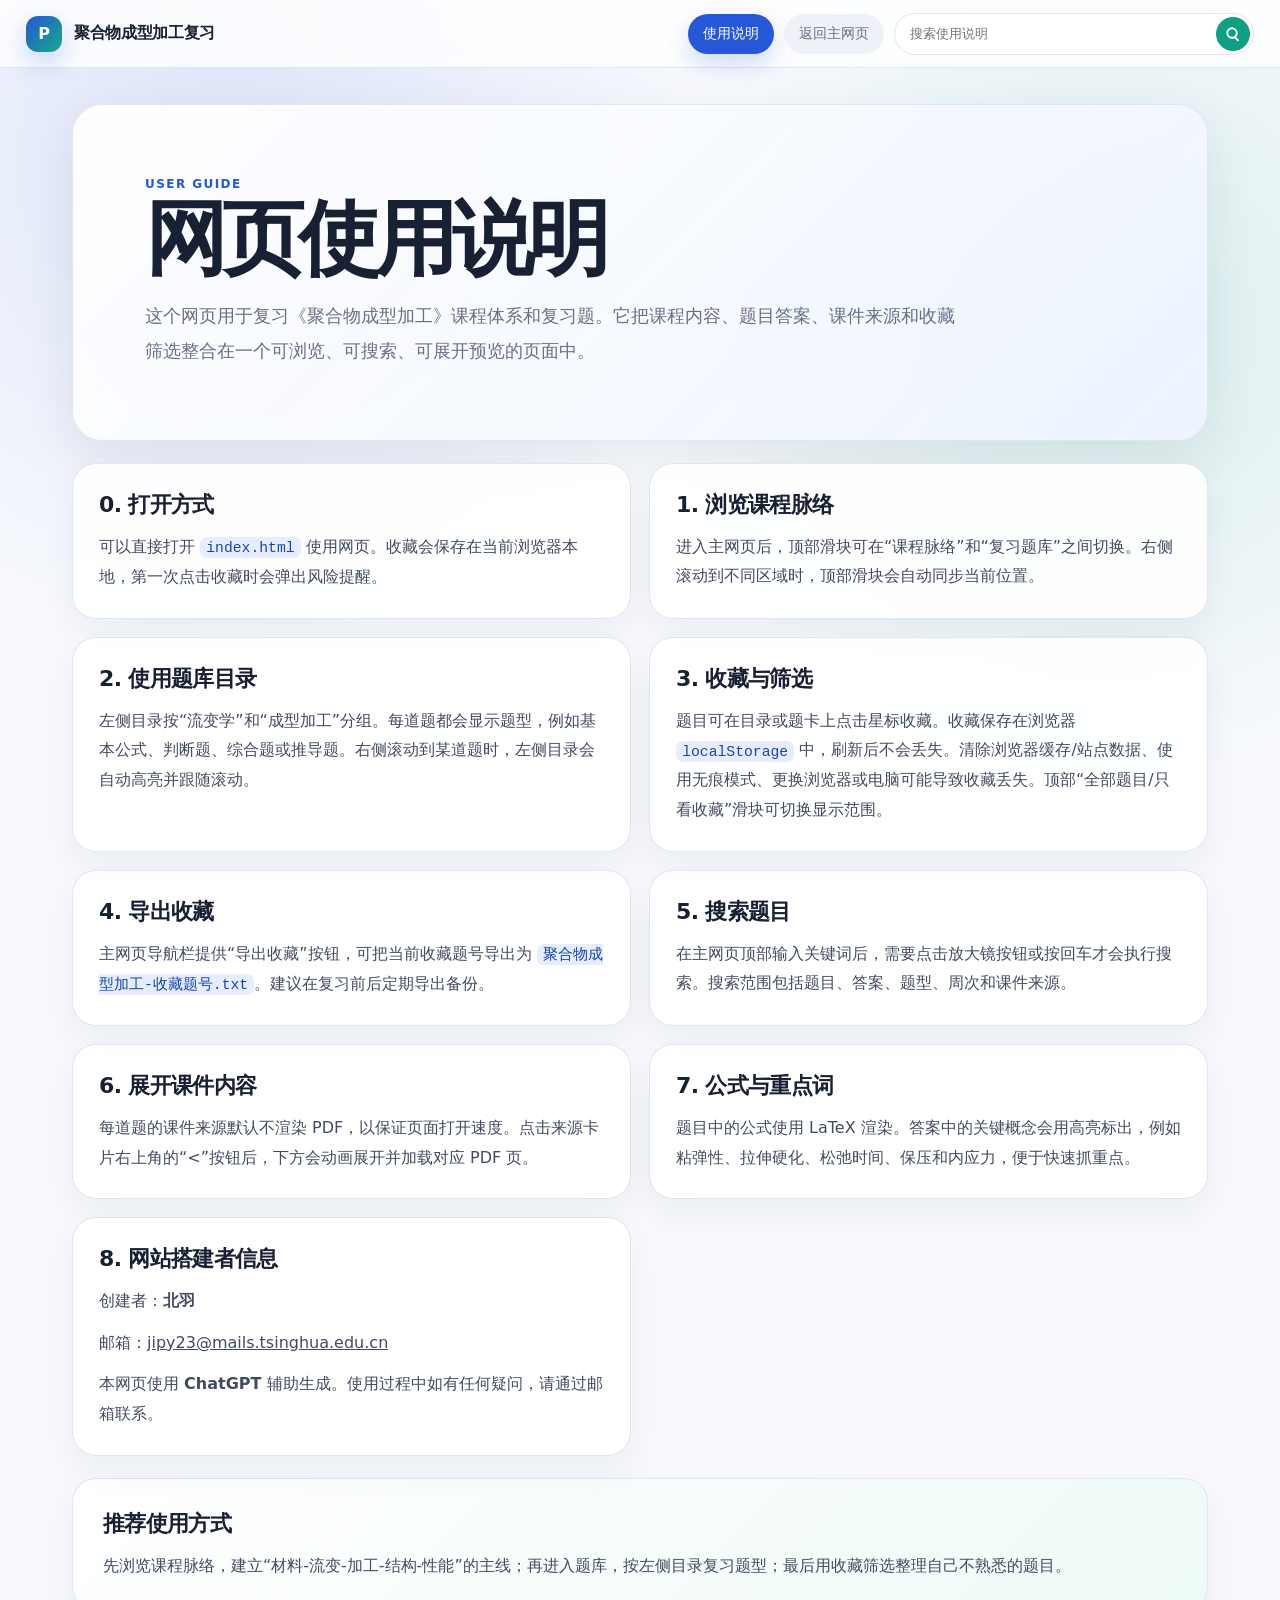
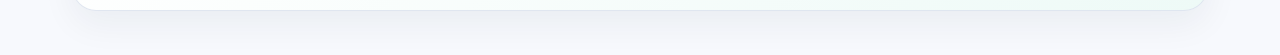
==== help.html @ 2e3ed5d8 "Add files via upload" ====
<!doctype html>
<html lang="zh-CN">
<head>
  <meta charset="utf-8">
  <meta name="viewport" content="width=device-width, initial-scale=1">
  <title>使用说明 | 聚合物成型加工复习网页</title>
  <link rel="icon" href="data:image/svg+xml,%3Csvg xmlns='http://www.w3.org/2000/svg' viewBox='0 0 64 64'%3E%3Cdefs%3E%3ClinearGradient id='g' x1='0' y1='0' x2='1' y2='1'%3E%3Cstop stop-color='%232557d6'/%3E%3Cstop offset='1' stop-color='%230f9f83'/%3E%3C/linearGradient%3E%3C/defs%3E%3Crect width='64' height='64' rx='18' fill='url(%23g)'/%3E%3Cpath d='M18 41c9-20 19 20 28 0' fill='none' stroke='white' stroke-width='5' stroke-linecap='round'/%3E%3Ccircle cx='19' cy='24' r='5' fill='white'/%3E%3Ccircle cx='45' cy='24' r='5' fill='white'/%3E%3C/svg%3E">
  <link rel="stylesheet" href="css/styles.css">
</head>
<body class="help-body">
  <header class="topbar help-topbar">
    <a class="brand" href="index.html#top" aria-label="返回主网页">
      <span class="brand-mark">P</span>
      <span>聚合物成型加工复习</span>
    </a>
    <div class="toolbar help-toolbar">
      <a class="plain-nav active" href="help.html">使用说明</a>
      <a class="plain-nav" href="index.html#top">返回主网页</a>
      <div class="search-wrap help-search-wrap">
        <input id="helpSearchInput" class="search" type="search" placeholder="搜索使用说明" aria-label="搜索使用说明">
        <button id="helpSearchButton" class="search-button" type="button" aria-label="搜索使用说明">
          <svg viewBox="0 0 24 24" aria-hidden="true"><path d="M10.7 18.2a7.5 7.5 0 1 1 5.3-2.2l4.1 4.1-1.8 1.8-4.1-4.1a7.4 7.4 0 0 1-3.5.9Zm0-2.5a5 5 0 1 0 0-10 5 5 0 0 0 0 10Z"/></svg>
        </button>
      </div>
    </div>
  </header>

  <main class="help-shell">
    <section class="help-hero help-section" data-help-section>
      <p class="eyebrow">User Guide</p>
      <h1>网页使用说明</h1>
      <p>这个网页用于复习《聚合物成型加工》课程体系和复习题。它把课程内容、题目答案、课件来源和收藏筛选整合在一个可浏览、可搜索、可展开预览的页面中。</p>
    </section>

    <section class="help-grid">
      <article class="help-card help-section" data-help-section>
        <h2>0. 打开方式</h2>
        <p>可以直接打开 <code>index.html</code> 使用网页。收藏会保存在当前浏览器本地，第一次点击收藏时会弹出风险提醒。</p>
      </article>

      <article class="help-card help-section" data-help-section>
        <h2>1. 浏览课程脉络</h2>
        <p>进入主网页后，顶部滑块可在“课程脉络”和“复习题库”之间切换。右侧滚动到不同区域时，顶部滑块会自动同步当前位置。</p>
      </article>

      <article class="help-card help-section" data-help-section>
        <h2>2. 使用题库目录</h2>
        <p>左侧目录按“流变学”和“成型加工”分组。每道题都会显示题型，例如基本公式、判断题、综合题或推导题。右侧滚动到某道题时，左侧目录会自动高亮并跟随滚动。</p>
      </article>

      <article class="help-card help-section" data-help-section>
        <h2>3. 收藏与筛选</h2>
        <p>题目可在目录或题卡上点击星标收藏。收藏保存在浏览器 <code>localStorage</code> 中，刷新后不会丢失。清除浏览器缓存/站点数据、使用无痕模式、更换浏览器或电脑可能导致收藏丢失。顶部“全部题目/只看收藏”滑块可切换显示范围。</p>
      </article>

      <article class="help-card help-section" data-help-section>
        <h2>4. 导出收藏</h2>
        <p>主网页导航栏提供“导出收藏”按钮，可把当前收藏题号导出为 <code>聚合物成型加工-收藏题号.txt</code>。建议在复习前后定期导出备份。</p>
      </article>

      <article class="help-card help-section" data-help-section>
        <h2>5. 搜索题目</h2>
        <p>在主网页顶部输入关键词后，需要点击放大镜按钮或按回车才会执行搜索。搜索范围包括题目、答案、题型、周次和课件来源。</p>
      </article>

      <article class="help-card help-section" data-help-section>
        <h2>6. 展开课件内容</h2>
        <p>每道题的课件来源默认不渲染 PDF，以保证页面打开速度。点击来源卡片右上角的“&lt;”按钮后，下方会动画展开并加载对应 PDF 页。</p>
      </article>

      <article class="help-card help-section" data-help-section>
        <h2>7. 公式与重点词</h2>
        <p>题目中的公式使用 LaTeX 渲染。答案中的关键概念会用高亮标出，例如粘弹性、拉伸硬化、松弛时间、保压和内应力，便于快速抓重点。</p>
      </article>

      <article class="help-card help-section" data-help-section>
        <h2>8. 网站搭建者信息</h2>
        <p>创建者：<strong>北羽</strong></p>
        <p>邮箱：<a href="mailto:jipy23@mails.tsinghua.edu.cn">jipy23@mails.tsinghua.edu.cn</a></p>
        <p>本网页使用 <strong>ChatGPT</strong> 辅助生成。使用过程中如有任何疑问，请通过邮箱联系。</p>
      </article>
    </section>

    <section class="help-section help-note" data-help-section>
      <h2>推荐使用方式</h2>
      <p>先浏览课程脉络，建立“材料-流变-加工-结构-性能”的主线；再进入题库，按左侧目录复习题型；最后用收藏筛选整理自己不熟悉的题目。</p>
    </section>

    <div id="helpEmptyState" class="empty-state" hidden>没有匹配的使用说明内容。</div>
  </main>

  <script src="js/help.js"></script>
</body>
</html>
---- css/styles.css ----
:root {
  --bg: #f5f7fb;
  --panel: #ffffff;
  --ink: #182033;
  --muted: #687085;
  --line: #dfe5f0;
  --brand: #2557d6;
  --brand-soft: #e7edff;
  --accent: #0f9f83;
  --warn: #f2a700;
  --shadow: 0 18px 50px rgba(24, 32, 51, 0.08);
  --radius: 22px;
}

* { box-sizing: border-box; }

html { scroll-behavior: smooth; }

body {
  margin: 0;
  background:
    radial-gradient(circle at top left, rgba(37, 87, 214, 0.12), transparent 34rem),
    linear-gradient(180deg, #f8fbff 0%, var(--bg) 100%);
  color: var(--ink);
  font-family: Inter, ui-sans-serif, system-ui, -apple-system, BlinkMacSystemFont, "Segoe UI", "Microsoft YaHei", sans-serif;
}

a { color: inherit; }

.topbar {
  position: fixed;
  top: 0;
  left: 0;
  right: 0;
  z-index: 30;
  height: 68px;
  display: flex;
  align-items: center;
  justify-content: space-between;
  gap: 20px;
  padding: 0 26px;
  background: rgba(255, 255, 255, 0.82);
  border-bottom: 1px solid rgba(223, 229, 240, 0.9);
  backdrop-filter: blur(18px);
}

.brand {
  display: inline-flex;
  align-items: center;
  gap: 12px;
  min-width: 220px;
  text-decoration: none;
  font-weight: 750;
  letter-spacing: -0.02em;
}

.brand-mark {
  width: 36px;
  height: 36px;
  display: inline-grid;
  place-items: center;
  border-radius: 12px;
  color: #fff;
  background: linear-gradient(135deg, var(--brand), #19a88a);
  box-shadow: 0 10px 26px rgba(37, 87, 214, 0.25);
}

.toolbar {
  display: flex;
  align-items: center;
  justify-content: flex-end;
  gap: 10px;
  width: 100%;
}

.fav-button,
.source-link {
  border: 0;
  cursor: pointer;
  font: inherit;
  transition: transform 0.18s ease, background 0.18s ease, color 0.18s ease, box-shadow 0.18s ease;
}

.segmented {
  position: relative;
  display: grid;
  grid-template-columns: 1fr 1fr;
  align-items: center;
  min-width: max-content;
  height: 42px;
  padding: 4px;
  border: 1px solid rgba(223, 229, 240, 0.95);
  border-radius: 999px;
  background: #eef2f8;
}

.seg-thumb {
  position: absolute;
  top: 4px;
  bottom: 4px;
  left: 4px;
  width: calc(50% - 4px);
  border-radius: 999px;
  background: var(--brand);
  box-shadow: 0 10px 24px rgba(37, 87, 214, 0.22);
  transition: transform 0.22s ease;
}

.segmented[data-active="questions"] .seg-thumb,
.segmented[data-active="favorites"] .seg-thumb {
  transform: translateX(100%);
}

.seg-option {
  position: relative;
  z-index: 1;
  display: inline-flex;
  align-items: center;
  justify-content: center;
  height: 34px;
  padding: 0 14px;
  border: 0;
  border-radius: 999px;
  color: var(--muted);
  background: transparent;
  cursor: pointer;
  font: inherit;
  font-size: 14px;
  text-decoration: none;
  white-space: nowrap;
  transition: color 0.18s ease;
}

.seg-option.active { color: #fff; }

.search-wrap {
  display: flex;
  align-items: center;
  width: min(38vw, 380px);
  height: 42px;
  padding: 3px;
  border: 1px solid var(--line);
  border-radius: 999px;
  background: #fff;
}

.search {
  width: 100%;
  min-width: 0;
  min-height: 34px;
  padding: 0 10px 0 12px;
  border: 0;
  outline: none;
  color: var(--ink);
  background: transparent;
}

.search-button {
  width: 34px;
  height: 34px;
  display: inline-grid;
  place-items: center;
  flex: 0 0 auto;
  border: 0;
  border-radius: 50%;
  color: #fff;
  background: var(--accent);
  cursor: pointer;
}

.search-button svg {
  width: 18px;
  height: 18px;
  fill: currentColor;
}

.search-wrap:focus-within {
  border-color: rgba(37, 87, 214, 0.5);
  box-shadow: 0 0 0 4px rgba(37, 87, 214, 0.1);
}

.plain-nav {
  min-height: 40px;
  display: inline-flex;
  align-items: center;
  justify-content: center;
  padding: 0 15px;
  border-radius: 999px;
  border: 0;
  color: var(--muted);
  background: #eef2f8;
  cursor: pointer;
  font: inherit;
  font-size: 14px;
  text-decoration: none;
  white-space: nowrap;
  transition: background 0.18s ease, color 0.18s ease, box-shadow 0.18s ease;
}

.plain-nav:hover,
.plain-nav.active {
  color: #fff;
  background: var(--brand);
  box-shadow: 0 10px 24px rgba(37, 87, 214, 0.22);
}

.shell {
  display: grid;
  grid-template-columns: minmax(260px, 25vw) 1fr;
  gap: 22px;
  height: 100vh;
  padding: 90px 22px 22px;
  overflow: hidden;
}

.toc-panel,
.content-panel {
  min-height: 0;
  overflow-y: auto;
  border: 1px solid rgba(223, 229, 240, 0.85);
  border-radius: var(--radius);
  background: rgba(255, 255, 255, 0.78);
  box-shadow: var(--shadow);
}

.toc-panel {
  padding: 20px;
}

.content-panel {
  padding: 24px;
}

.eyebrow {
  margin: 0 0 8px;
  color: var(--brand);
  font-size: 12px;
  font-weight: 800;
  letter-spacing: 0.12em;
  text-transform: uppercase;
}

.toc-head h1,
.hero h2 {
  margin: 0;
  line-height: 1.08;
  letter-spacing: -0.04em;
}

.toc-head h1 { font-size: 28px; }

.hero {
  padding: 28px;
  border-radius: var(--radius);
  background: linear-gradient(135deg, #ffffff 0%, #eef4ff 100%);
  border: 1px solid rgba(223, 229, 240, 0.9);
}

.hero h2 { font-size: clamp(30px, 4vw, 54px); }

.hero p:last-child {
  max-width: 850px;
  margin: 14px 0 0;
  color: var(--muted);
  line-height: 1.8;
}

.course-map,
.question-bank-head {
  margin-top: 22px;
  scroll-margin-top: 90px;
}

.course-map {
  display: grid;
  gap: 18px;
}

.map-head,
.question-bank-head,
.chain-card,
.pillar-card,
.timeline-block,
.framework-card,
.review-handles {
  border: 1px solid rgba(223, 229, 240, 0.95);
  border-radius: var(--radius);
  background: rgba(255, 255, 255, 0.92);
  box-shadow: 0 14px 34px rgba(24, 32, 51, 0.05);
}

.map-head,
.question-bank-head,
.chain-card,
.timeline-block,
.review-handles {
  padding: 24px;
}

.map-head h2,
.question-bank-head h2 {
  margin: 0;
  font-size: clamp(26px, 3vw, 40px);
  letter-spacing: -0.04em;
}

.map-head p:last-child {
  max-width: 900px;
  margin: 12px 0 0;
  color: var(--muted);
  line-height: 1.8;
}

.chain-card {
  background:
    linear-gradient(135deg, rgba(37, 87, 214, 0.08), rgba(15, 159, 131, 0.09)),
    #fff;
}

.chain-card h3,
.block-title h3,
.review-handles h3 {
  margin: 0;
  font-size: 22px;
  letter-spacing: -0.03em;
}

.chain-flow {
  display: grid;
  grid-template-columns: repeat(5, minmax(0, 1fr));
  gap: 10px;
  margin-top: 18px;
}

.chain-step {
  position: relative;
  min-height: 90px;
  display: flex;
  flex-direction: column;
  justify-content: center;
  gap: 10px;
  padding: 14px;
  border-radius: 18px;
  color: #162033;
  background: #fff;
  border: 1px solid rgba(37, 87, 214, 0.12);
  font-weight: 750;
}

.chain-step strong {
  width: 28px;
  height: 28px;
  display: inline-grid;
  place-items: center;
  border-radius: 50%;
  color: #fff;
  background: var(--brand);
  font-size: 13px;
}

.pillar-grid,
.framework-grid {
  display: grid;
  grid-template-columns: repeat(3, minmax(0, 1fr));
  gap: 16px;
}

.pillar-card,
.framework-card {
  padding: 20px;
}

.pillar-card h3,
.framework-card h4,
.week-card h4 {
  margin: 0;
  letter-spacing: -0.02em;
}

.pillar-card ul,
.review-handles ol {
  margin: 14px 0 0;
  padding-left: 1.2em;
}

.pillar-card li,
.review-handles li,
.framework-card p,
.week-card p {
  color: #3f485d;
  line-height: 1.75;
}

.block-title {
  margin-bottom: 14px;
}

.week-timeline {
  display: grid;
  gap: 12px;
}

.week-card {
  display: grid;
  grid-template-columns: 86px 1fr;
  gap: 14px;
  padding: 16px;
  border: 1px solid var(--line);
  border-radius: 18px;
  background: #f8fafc;
}

.week-index {
  display: grid;
  place-items: center;
  min-height: 72px;
  border-radius: 16px;
  color: #fff;
  background: linear-gradient(135deg, var(--brand), var(--accent));
  font-weight: 800;
}

.week-card p {
  margin: 8px 0 0;
}

.week-card small {
  display: block;
  margin-top: 10px;
  color: var(--muted);
}

.keyword-row {
  display: flex;
  flex-wrap: wrap;
  gap: 8px;
  margin-top: 10px;
}

.keyword-row span {
  padding: 5px 9px;
  border-radius: 999px;
  color: var(--brand);
  background: var(--brand-soft);
  font-size: 12px;
  font-weight: 750;
}

.framework-grid {
  grid-template-columns: repeat(2, minmax(0, 1fr));
}

.full-row {
  grid-column: 1 / -1;
  margin: 0;
}

.framework-card p {
  margin: 10px 0 0;
}

.review-handles {
  border-color: rgba(15, 159, 131, 0.22);
  background: linear-gradient(135deg, #ffffff 0%, #eefaf7 100%);
}

.question-bank-head {
  padding: 20px 24px;
}

.count {
  margin: 12px 0 0;
  color: var(--muted);
  font-size: 14px;
}

.toc-list {
  display: grid;
  gap: 10px;
  margin-top: 18px;
}

.toc-group {
  margin-top: 14px;
}

.toc-group-title {
  position: sticky;
  top: -20px;
  z-index: 2;
  margin: 0 0 8px;
  padding: 10px 2px 8px;
  color: var(--brand);
  background: rgba(255, 255, 255, 0.92);
  font-size: 13px;
  font-weight: 850;
  letter-spacing: 0.08em;
}

.toc-item {
  display: grid;
  grid-template-columns: 1fr auto;
  gap: 10px;
  align-items: center;
  padding: 12px;
  border: 1px solid transparent;
  border-radius: 16px;
  background: #f6f8fc;
}

.toc-item:hover {
  border-color: rgba(37, 87, 214, 0.22);
  background: #fff;
}

.toc-item.active {
  border-color: rgba(37, 87, 214, 0.38);
  background: #fff;
  box-shadow: 0 10px 24px rgba(37, 87, 214, 0.1);
}

.toc-link {
  min-width: 0;
  text-decoration: none;
}

.toc-title {
  overflow: hidden;
  color: var(--ink);
  font-size: 14px;
  font-weight: 700;
  text-overflow: ellipsis;
  white-space: nowrap;
}

.toc-meta {
  display: block;
  margin-top: 4px;
  color: var(--muted);
  font-size: 12px;
}

.toc-type {
  display: inline-flex;
  margin-top: 7px;
  padding: 3px 8px;
  border-radius: 999px;
  color: #0a7461;
  background: #dff7f1;
  font-size: 11px;
  font-weight: 800;
}

.toc-star {
  width: 34px;
  height: 34px;
  border: 0;
  border-radius: 12px;
  background: #fff;
  color: #aeb7c8;
  cursor: pointer;
  font-size: 18px;
}

.toc-star.is-fav { color: var(--warn); }

.cards {
  display: grid;
  gap: 22px;
  margin-top: 22px;
}

.card {
  scroll-margin-top: 90px;
  padding: 22px;
  border: 1px solid rgba(223, 229, 240, 0.95);
  border-radius: var(--radius);
  background: rgba(255, 255, 255, 0.92);
  box-shadow: 0 14px 34px rgba(24, 32, 51, 0.06);
}

.card-head {
  display: grid;
  grid-template-columns: 1fr auto;
  gap: 16px;
  align-items: start;
  margin-bottom: 16px;
}

.card h3 {
  margin: 0;
  font-size: 24px;
  letter-spacing: -0.03em;
}

.badges {
  display: flex;
  flex-wrap: wrap;
  gap: 8px;
  margin-top: 10px;
}

.badge {
  display: inline-flex;
  align-items: center;
  min-height: 26px;
  padding: 0 10px;
  border-radius: 999px;
  color: var(--brand);
  background: var(--brand-soft);
  font-size: 12px;
  font-weight: 750;
}

.badge.type {
  color: #0a7461;
  background: #dff7f1;
}

.badge.part {
  color: #815f00;
  background: #fff4c7;
}

.key-term {
  padding: 0 0.18em;
  border-radius: 0.35em;
  color: #0d5ed7;
  background: rgba(37, 87, 214, 0.1);
  font-weight: 850;
}

.section-block strong {
  color: #0b6b5a;
}

.fav-button {
  min-width: 88px;
  min-height: 40px;
  border-radius: 999px;
  color: #815f00;
  background: #fff7d6;
}

.fav-button.is-fav {
  color: #fff;
  background: var(--warn);
}

.section-block {
  margin-top: 16px;
  padding-top: 16px;
  border-top: 1px solid var(--line);
}

.section-block h4 {
  margin: 0 0 10px;
  color: var(--muted);
  font-size: 13px;
  letter-spacing: 0.08em;
}

.section-block p,
.section-block li {
  color: #30384d;
  line-height: 1.85;
}

.section-block p { margin: 0; }

.section-block ul {
  margin: 0;
  padding-left: 1.2em;
}

.source-grid {
  display: grid;
  grid-template-columns: repeat(auto-fit, minmax(250px, 1fr));
  gap: 14px;
}

.source-card {
  overflow: hidden;
  border: 1px solid var(--line);
  border-radius: 16px;
  background: #f8fafc;
}

.source-info {
  padding: 14px;
}

.source-info strong { display: block; }

.source-info span {
  display: block;
  margin-top: 4px;
  color: var(--muted);
  font-size: 13px;
  line-height: 1.5;
}

.source-title-row {
  display: grid;
  grid-template-columns: 1fr auto;
  gap: 12px;
  align-items: start;
}

.source-toggle {
  width: 36px;
  height: 36px;
  display: inline-grid;
  place-items: center;
  border: 0;
  border-radius: 50%;
  color: #fff;
  background: var(--brand);
  cursor: pointer;
  font-size: 22px;
  font-weight: 850;
  line-height: 1;
  transform: rotate(0deg);
  transition: transform 0.24s ease, background 0.18s ease;
}

.source-toggle.open {
  background: var(--accent);
  transform: rotate(-90deg);
}

.source-link {
  display: inline-flex;
  align-items: center;
  justify-content: center;
  min-height: 34px;
  margin-top: 10px;
  padding: 0 12px;
  border-radius: 999px;
  color: #fff;
  background: var(--accent);
  text-decoration: none;
  font-size: 13px;
  font-weight: 750;
}

.ppt-note {
  margin-top: 10px;
  padding: 12px;
  border-radius: 12px;
  color: #42506a;
  background: #eef3fb;
  font-size: 13px;
  line-height: 1.6;
}

.source-preview-shell {
  max-height: 0;
  overflow: hidden;
  border-top: 1px solid transparent;
  opacity: 0;
  transition: max-height 0.34s ease, opacity 0.22s ease, border-color 0.22s ease;
}

.source-preview-shell.open {
  max-height: 340px;
  border-top-color: var(--line);
  opacity: 1;
}

.source-placeholder {
  padding: 18px;
  color: var(--muted);
  background: #eef2f8;
  text-align: center;
}

.pdf-preview {
  width: 100%;
  height: 300px;
  border: 0;
  background: #eef2f8;
}

.empty-state {
  margin-top: 22px;
  padding: 40px;
  border: 1px dashed var(--line);
  border-radius: var(--radius);
  color: var(--muted);
  text-align: center;
  background: rgba(255, 255, 255, 0.7);
}

.help-body {
  min-height: 100vh;
  background:
    radial-gradient(circle at 18% 10%, rgba(37, 87, 214, 0.13), transparent 30rem),
    radial-gradient(circle at 86% 20%, rgba(15, 159, 131, 0.13), transparent 28rem),
    #f7f9fd;
}

.help-topbar {
  justify-content: space-between;
}

.help-toolbar {
  width: auto;
}

.help-search-wrap {
  width: min(34vw, 360px);
}

.help-shell {
  max-width: 1180px;
  margin: 0 auto;
  padding: 104px 22px 46px;
}

.help-hero {
  padding: clamp(34px, 6vw, 72px);
  border: 1px solid rgba(223, 229, 240, 0.9);
  border-radius: 30px;
  background:
    linear-gradient(135deg, rgba(255, 255, 255, 0.95), rgba(238, 244, 255, 0.92));
  box-shadow: var(--shadow);
}

.help-hero h1 {
  max-width: 760px;
  margin: 0;
  font-size: clamp(42px, 7vw, 82px);
  line-height: 0.98;
  letter-spacing: -0.065em;
}

.help-hero p:last-child {
  max-width: 820px;
  margin: 20px 0 0;
  color: var(--muted);
  font-size: 18px;
  line-height: 1.9;
}

.help-grid {
  display: grid;
  grid-template-columns: repeat(2, minmax(0, 1fr));
  gap: 18px;
  margin-top: 22px;
}

.help-card,
.help-note {
  border: 1px solid rgba(223, 229, 240, 0.95);
  border-radius: 24px;
  background: rgba(255, 255, 255, 0.9);
  box-shadow: 0 14px 34px rgba(24, 32, 51, 0.055);
}

.help-card {
  padding: 26px;
}

.help-card h2,
.help-note h2 {
  margin: 0;
  font-size: 22px;
  letter-spacing: -0.03em;
}

.help-card p,
.help-note p {
  margin: 12px 0 0;
  color: #414b61;
  line-height: 1.85;
}

.help-card code,
.help-note code {
  padding: 0.18em 0.42em;
  border-radius: 0.45em;
  color: #1646ad;
  background: #e7edff;
  font-family: ui-monospace, SFMono-Regular, Menlo, Consolas, monospace;
  font-size: 0.92em;
}

.help-note {
  margin-top: 22px;
  padding: 30px;
  background: linear-gradient(135deg, #ffffff 0%, #eefaf7 100%);
}

.help-mark {
  padding: 0 0.18em;
  border-radius: 0.25em;
  color: #0b5a4b;
  background: #bff2e6;
}

.modal-backdrop {
  position: fixed;
  inset: 0;
  z-index: 100;
  display: grid;
  place-items: center;
  padding: 22px;
  background: rgba(20, 28, 44, 0.28);
  backdrop-filter: blur(16px) saturate(1.2);
}

.modal-backdrop[hidden] {
  display: none;
}

.notice-modal {
  width: min(560px, 100%);
  padding: 30px;
  border: 1px solid rgba(255, 255, 255, 0.72);
  border-radius: 28px;
  background: rgba(255, 255, 255, 0.92);
  box-shadow: 0 30px 90px rgba(24, 32, 51, 0.28);
  animation: modalIn 0.24s ease both;
}

.notice-modal h2 {
  margin: 0;
  font-size: 30px;
  letter-spacing: -0.04em;
}

.notice-modal p {
  margin: 14px 0 0;
  color: #414b61;
  line-height: 1.75;
}

.warning-text {
  margin-top: 16px;
  padding: 16px;
  border: 1px solid rgba(210, 35, 35, 0.24);
  border-radius: 16px;
  color: #c51616;
  background: rgba(255, 235, 235, 0.86);
  font-weight: 800;
  line-height: 1.8;
}

.modal-actions {
  display: flex;
  justify-content: flex-end;
  margin-top: 22px;
}

.modal-primary {
  min-height: 42px;
  padding: 0 18px;
  border: 0;
  border-radius: 999px;
  color: #fff;
  background: var(--brand);
  cursor: pointer;
  font: inherit;
  font-weight: 800;
  box-shadow: 0 12px 28px rgba(37, 87, 214, 0.22);
}

@keyframes modalIn {
  from {
    opacity: 0;
    transform: translateY(10px) scale(0.98);
  }
  to {
    opacity: 1;
    transform: translateY(0) scale(1);
  }
}

@media (max-width: 900px) {
  .topbar {
    height: auto;
    align-items: stretch;
    flex-direction: column;
    padding: 12px;
  }

  .brand { min-width: 0; }

  .toolbar {
    justify-content: flex-start;
    overflow-x: auto;
  }

  .search { min-width: 220px; }

  .search-wrap { min-width: 250px; }

  .help-toolbar {
    width: 100%;
  }

  .help-shell {
    padding-top: 154px;
  }

  .help-grid {
    grid-template-columns: 1fr;
  }

  .help-search-wrap {
    width: auto;
  }

  .shell {
    grid-template-columns: 1fr;
    height: auto;
    min-height: 100vh;
    padding: 132px 12px 18px;
    overflow: visible;
  }

  .toc-panel,
  .content-panel {
    overflow: visible;
  }

  .toc-panel { max-height: 42vh; overflow-y: auto; }

  .chain-flow,
  .pillar-grid,
  .framework-grid {
    grid-template-columns: 1fr;
  }

  .week-card {
    grid-template-columns: 1fr;
  }

  .week-index {
    min-height: 46px;
    justify-content: start;
    padding-left: 14px;
  }
}
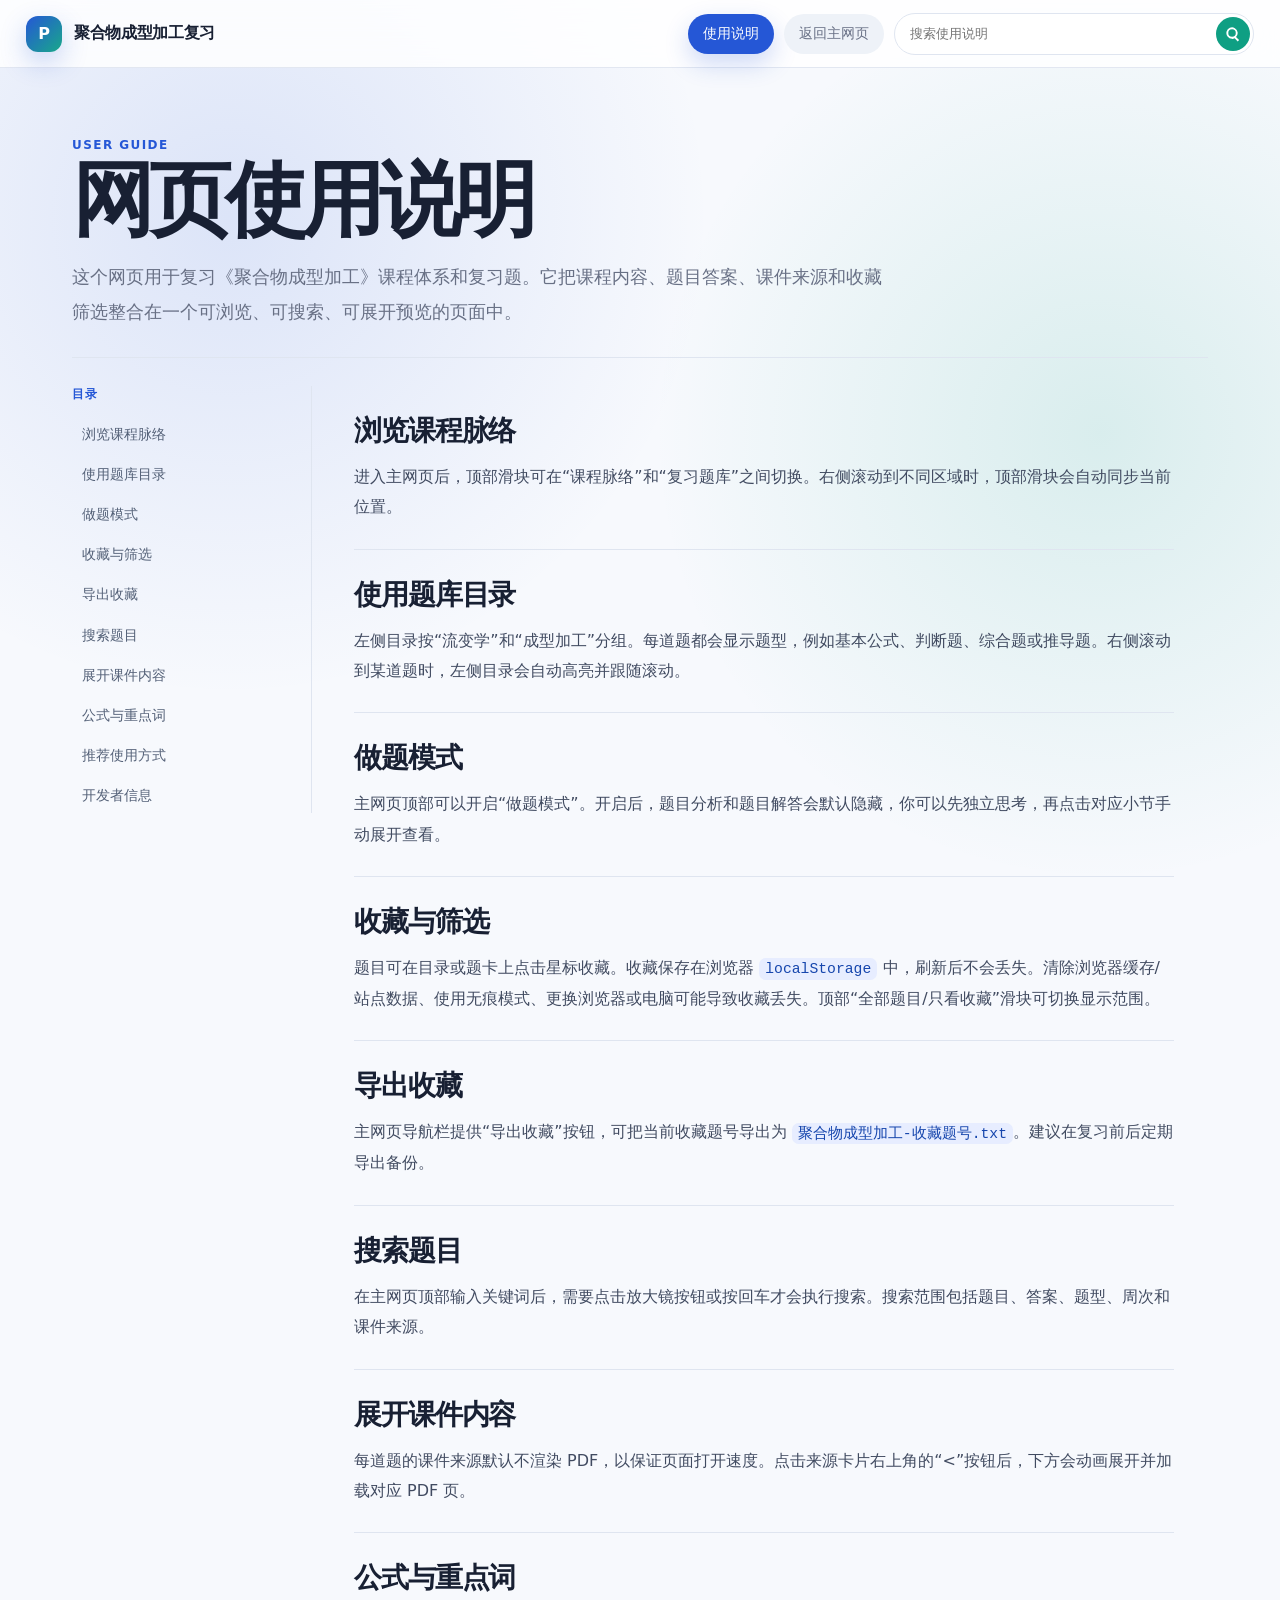
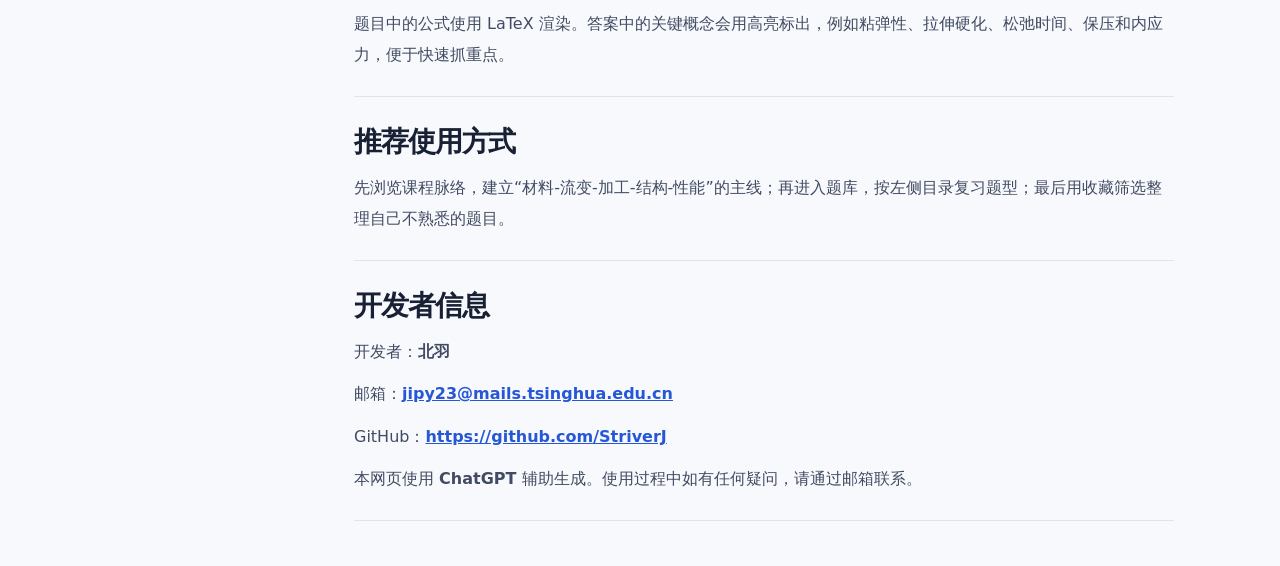
==== commit af54c0fb: "Add files via upload" ====
--- a/help.html
+++ b/help.html
@@ -32,59 +32,76 @@
       <p>这个网页用于复习《聚合物成型加工》课程体系和复习题。它把课程内容、题目答案、课件来源和收藏筛选整合在一个可浏览、可搜索、可展开预览的页面中。</p>
     </section>
 
-    <section class="help-grid">
-      <article class="help-card help-section" data-help-section>
-        <h2>0. 打开方式</h2>
-        <p>可以直接打开 <code>index.html</code> 使用网页。收藏会保存在当前浏览器本地，第一次点击收藏时会弹出风险提醒。</p>
+    <div class="help-doc-layout">
+      <aside class="help-toc" aria-label="使用说明目录">
+        <p class="eyebrow">目录</p>
+        <a href="#guide-map">浏览课程脉络</a>
+        <a href="#guide-toc">使用题库目录</a>
+        <a href="#guide-practice">做题模式</a>
+        <a href="#guide-favorite">收藏与筛选</a>
+        <a href="#guide-export">导出收藏</a>
+        <a href="#guide-search">搜索题目</a>
+        <a href="#guide-source">展开课件内容</a>
+        <a href="#guide-formula">公式与重点词</a>
+        <a href="#guide-recommend">推荐使用方式</a>
+        <a href="#guide-developer">开发者信息</a>
+      </aside>
+
+      <article class="help-doc">
+        <section id="guide-map" class="help-section" data-help-section>
+          <h2>浏览课程脉络</h2>
+          <p>进入主网页后，顶部滑块可在“课程脉络”和“复习题库”之间切换。右侧滚动到不同区域时，顶部滑块会自动同步当前位置。</p>
+        </section>
+
+        <section id="guide-toc" class="help-section" data-help-section>
+          <h2>使用题库目录</h2>
+          <p>左侧目录按“流变学”和“成型加工”分组。每道题都会显示题型，例如基本公式、判断题、综合题或推导题。右侧滚动到某道题时，左侧目录会自动高亮并跟随滚动。</p>
+        </section>
+
+        <section id="guide-practice" class="help-section" data-help-section>
+          <h2>做题模式</h2>
+          <p>主网页顶部可以开启“做题模式”。开启后，题目分析和题目解答会默认隐藏，你可以先独立思考，再点击对应小节手动展开查看。</p>
+        </section>
+
+        <section id="guide-favorite" class="help-section" data-help-section>
+          <h2>收藏与筛选</h2>
+          <p>题目可在目录或题卡上点击星标收藏。收藏保存在浏览器 <code>localStorage</code> 中，刷新后不会丢失。清除浏览器缓存/站点数据、使用无痕模式、更换浏览器或电脑可能导致收藏丢失。顶部“全部题目/只看收藏”滑块可切换显示范围。</p>
+        </section>
+
+        <section id="guide-export" class="help-section" data-help-section>
+          <h2>导出收藏</h2>
+          <p>主网页导航栏提供“导出收藏”按钮，可把当前收藏题号导出为 <code>聚合物成型加工-收藏题号.txt</code>。建议在复习前后定期导出备份。</p>
+        </section>
+
+        <section id="guide-search" class="help-section" data-help-section>
+          <h2>搜索题目</h2>
+          <p>在主网页顶部输入关键词后，需要点击放大镜按钮或按回车才会执行搜索。搜索范围包括题目、答案、题型、周次和课件来源。</p>
+        </section>
+
+        <section id="guide-source" class="help-section" data-help-section>
+          <h2>展开课件内容</h2>
+          <p>每道题的课件来源默认不渲染 PDF，以保证页面打开速度。点击来源卡片右上角的“&lt;”按钮后，下方会动画展开并加载对应 PDF 页。</p>
+        </section>
+
+        <section id="guide-formula" class="help-section" data-help-section>
+          <h2>公式与重点词</h2>
+          <p>题目中的公式使用 LaTeX 渲染。答案中的关键概念会用高亮标出，例如粘弹性、拉伸硬化、松弛时间、保压和内应力，便于快速抓重点。</p>
+        </section>
+
+        <section id="guide-recommend" class="help-section" data-help-section>
+          <h2>推荐使用方式</h2>
+          <p>先浏览课程脉络，建立“材料-流变-加工-结构-性能”的主线；再进入题库，按左侧目录复习题型；最后用收藏筛选整理自己不熟悉的题目。</p>
+        </section>
+
+        <section id="guide-developer" class="help-section" data-help-section>
+          <h2>开发者信息</h2>
+          <p>开发者：<strong>北羽</strong></p>
+          <p>邮箱：<a href="mailto:jipy23@mails.tsinghua.edu.cn">jipy23@mails.tsinghua.edu.cn</a></p>
+          <p>GitHub：<a href="https://github.com/StriverJ" target="_blank" rel="noreferrer">https://github.com/StriverJ</a></p>
+          <p>本网页使用 <strong>ChatGPT</strong> 辅助生成。使用过程中如有任何疑问，请通过邮箱联系。</p>
+        </section>
       </article>
-
-      <article class="help-card help-section" data-help-section>
-        <h2>1. 浏览课程脉络</h2>
-        <p>进入主网页后，顶部滑块可在“课程脉络”和“复习题库”之间切换。右侧滚动到不同区域时，顶部滑块会自动同步当前位置。</p>
-      </article>
-
-      <article class="help-card help-section" data-help-section>
-        <h2>2. 使用题库目录</h2>
-        <p>左侧目录按“流变学”和“成型加工”分组。每道题都会显示题型，例如基本公式、判断题、综合题或推导题。右侧滚动到某道题时，左侧目录会自动高亮并跟随滚动。</p>
-      </article>
-
-      <article class="help-card help-section" data-help-section>
-        <h2>3. 收藏与筛选</h2>
-        <p>题目可在目录或题卡上点击星标收藏。收藏保存在浏览器 <code>localStorage</code> 中，刷新后不会丢失。清除浏览器缓存/站点数据、使用无痕模式、更换浏览器或电脑可能导致收藏丢失。顶部“全部题目/只看收藏”滑块可切换显示范围。</p>
-      </article>
-
-      <article class="help-card help-section" data-help-section>
-        <h2>4. 导出收藏</h2>
-        <p>主网页导航栏提供“导出收藏”按钮，可把当前收藏题号导出为 <code>聚合物成型加工-收藏题号.txt</code>。建议在复习前后定期导出备份。</p>
-      </article>
-
-      <article class="help-card help-section" data-help-section>
-        <h2>5. 搜索题目</h2>
-        <p>在主网页顶部输入关键词后，需要点击放大镜按钮或按回车才会执行搜索。搜索范围包括题目、答案、题型、周次和课件来源。</p>
-      </article>
-
-      <article class="help-card help-section" data-help-section>
-        <h2>6. 展开课件内容</h2>
-        <p>每道题的课件来源默认不渲染 PDF，以保证页面打开速度。点击来源卡片右上角的“&lt;”按钮后，下方会动画展开并加载对应 PDF 页。</p>
-      </article>
-
-      <article class="help-card help-section" data-help-section>
-        <h2>7. 公式与重点词</h2>
-        <p>题目中的公式使用 LaTeX 渲染。答案中的关键概念会用高亮标出，例如粘弹性、拉伸硬化、松弛时间、保压和内应力，便于快速抓重点。</p>
-      </article>
-
-      <article class="help-card help-section" data-help-section>
-        <h2>8. 网站搭建者信息</h2>
-        <p>创建者：<strong>北羽</strong></p>
-        <p>邮箱：<a href="mailto:jipy23@mails.tsinghua.edu.cn">jipy23@mails.tsinghua.edu.cn</a></p>
-        <p>本网页使用 <strong>ChatGPT</strong> 辅助生成。使用过程中如有任何疑问，请通过邮箱联系。</p>
-      </article>
-    </section>
-
-    <section class="help-section help-note" data-help-section>
-      <h2>推荐使用方式</h2>
-      <p>先浏览课程脉络，建立“材料-流变-加工-结构-性能”的主线；再进入题库，按左侧目录复习题型；最后用收藏筛选整理自己不熟悉的题目。</p>
-    </section>
+    </div>
 
     <div id="helpEmptyState" class="empty-state" hidden>没有匹配的使用说明内容。</div>
   </main>
--- a/css/styles.css
+++ b/css/styles.css
@@ -204,6 +204,53 @@
   box-shadow: 0 10px 24px rgba(37, 87, 214, 0.22);
 }
 
+.practice-switch {
+  display: inline-flex;
+  align-items: center;
+  gap: 8px;
+  min-height: 40px;
+  padding: 0 12px;
+  border-radius: 999px;
+  color: var(--muted);
+  background: #eef2f8;
+  cursor: pointer;
+  font-size: 14px;
+  white-space: nowrap;
+}
+
+.practice-switch input {
+  position: absolute;
+  opacity: 0;
+  pointer-events: none;
+}
+
+.practice-track {
+  width: 38px;
+  height: 22px;
+  padding: 3px;
+  border-radius: 999px;
+  background: #c9d2e3;
+  transition: background 0.18s ease;
+}
+
+.practice-thumb {
+  display: block;
+  width: 16px;
+  height: 16px;
+  border-radius: 50%;
+  background: #fff;
+  box-shadow: 0 3px 8px rgba(24, 32, 51, 0.18);
+  transition: transform 0.18s ease;
+}
+
+.practice-switch input:checked + .practice-track {
+  background: var(--accent);
+}
+
+.practice-switch input:checked + .practice-track .practice-thumb {
+  transform: translateX(16px);
+}
+
 .shell {
   display: grid;
   grid-template-columns: minmax(260px, 25vw) 1fr;
@@ -658,6 +705,64 @@
   color: var(--muted);
   font-size: 13px;
   letter-spacing: 0.08em;
+}
+
+.reveal-block {
+  overflow: hidden;
+}
+
+.reveal-toggle {
+  width: 100%;
+  display: flex;
+  align-items: center;
+  justify-content: space-between;
+  gap: 14px;
+  padding: 0;
+  border: 0;
+  color: var(--muted);
+  background: transparent;
+  cursor: pointer;
+  font: inherit;
+  font-size: 13px;
+  font-weight: 800;
+  letter-spacing: 0.08em;
+  text-align: left;
+}
+
+.reveal-icon {
+  width: 30px;
+  height: 30px;
+  display: inline-grid;
+  place-items: center;
+  flex: 0 0 auto;
+  border-radius: 50%;
+  color: #fff;
+  background: var(--brand);
+  font-size: 18px;
+  line-height: 1;
+  transform: rotate(0deg);
+  transition: transform 0.22s ease, background 0.18s ease;
+}
+
+.reveal-block.is-open .reveal-icon {
+  background: var(--accent);
+  transform: rotate(-90deg);
+}
+
+.reveal-content {
+  margin-top: 10px;
+  animation: revealIn 0.22s ease both;
+}
+
+@keyframes revealIn {
+  from {
+    opacity: 0;
+    transform: translateY(-4px);
+  }
+  to {
+    opacity: 1;
+    transform: translateY(0);
+  }
 }
 
 .section-block p,
@@ -819,12 +924,8 @@
 }
 
 .help-hero {
-  padding: clamp(34px, 6vw, 72px);
-  border: 1px solid rgba(223, 229, 240, 0.9);
-  border-radius: 30px;
-  background:
-    linear-gradient(135deg, rgba(255, 255, 255, 0.95), rgba(238, 244, 255, 0.92));
-  box-shadow: var(--shadow);
+  padding: 34px 0 28px;
+  border-bottom: 1px solid var(--line);
 }
 
 .help-hero h1 {
@@ -843,6 +944,64 @@
   line-height: 1.9;
 }
 
+.help-doc-layout {
+  display: grid;
+  grid-template-columns: 240px minmax(0, 1fr);
+  gap: 42px;
+  margin-top: 28px;
+}
+
+.help-toc {
+  position: sticky;
+  top: 94px;
+  align-self: start;
+  display: grid;
+  gap: 6px;
+  padding-right: 18px;
+  border-right: 1px solid var(--line);
+}
+
+.help-toc a {
+  padding: 8px 10px;
+  border-radius: 10px;
+  color: #536077;
+  text-decoration: none;
+  font-size: 14px;
+  line-height: 1.3;
+}
+
+.help-toc a:hover {
+  color: var(--brand);
+  background: var(--brand-soft);
+}
+
+.help-doc {
+  max-width: 820px;
+}
+
+.help-doc .help-section {
+  padding: 26px 0;
+  border-bottom: 1px solid var(--line);
+  scroll-margin-top: 96px;
+}
+
+.help-doc h2 {
+  margin: 0;
+  font-size: 28px;
+  letter-spacing: -0.04em;
+}
+
+.help-doc p {
+  margin: 12px 0 0;
+  color: #414b61;
+  line-height: 1.9;
+}
+
+.help-doc a {
+  color: var(--brand);
+  font-weight: 750;
+}
+
 .help-grid {
   display: grid;
   grid-template-columns: repeat(2, minmax(0, 1fr));
@@ -877,7 +1036,8 @@
 }
 
 .help-card code,
-.help-note code {
+.help-note code,
+.help-doc code {
   padding: 0.18em 0.42em;
   border-radius: 0.45em;
   color: #1646ad;
@@ -1008,6 +1168,18 @@
     grid-template-columns: 1fr;
   }
 
+  .help-doc-layout {
+    grid-template-columns: 1fr;
+    gap: 18px;
+  }
+
+  .help-toc {
+    position: static;
+    border-right: 0;
+    border-bottom: 1px solid var(--line);
+    padding: 0 0 16px;
+  }
+
   .help-search-wrap {
     width: auto;
   }
